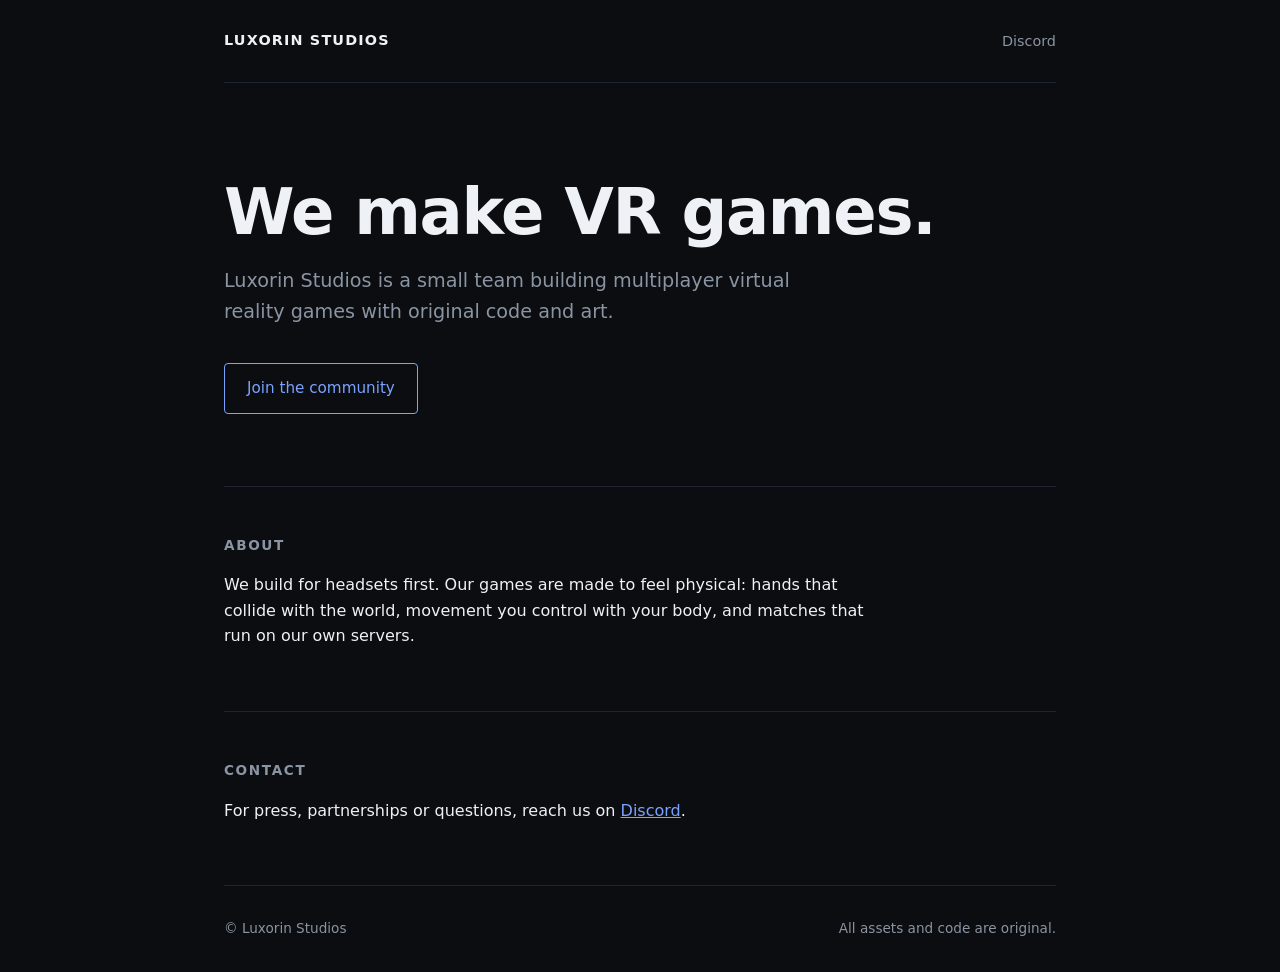
==== Luxorin/index.html @ ef19d43f "Luxorin Studios site" ====
<!doctype html>
<html lang="en">
<head>
  <meta charset="utf-8">
  <meta name="viewport" content="width=device-width, initial-scale=1">
  <title>Luxorin Studios</title>
  <meta name="description" content="Luxorin Studios makes VR games.">
  <style>
    :root { color-scheme: dark; --bg: #0b0d10; --fg: #eef1f5; --muted: #8a94a3; --line: #1f2530; --accent: #7aa2ff; }
    * { box-sizing: border-box; }
    html, body { margin: 0; background: var(--bg); color: var(--fg); font: 16px/1.6 system-ui, -apple-system, "Segoe UI", sans-serif; }
    .wrap { max-width: 880px; margin: 0 auto; padding: 0 24px; }
    header { display: flex; justify-content: space-between; align-items: center; padding: 28px 0; border-bottom: 1px solid var(--line); }
    .mark { font-weight: 700; letter-spacing: 0.08em; text-transform: uppercase; font-size: 0.9rem; }
    nav a { color: var(--muted); text-decoration: none; margin-left: 20px; font-size: 0.9rem; }
    nav a:hover { color: var(--fg); }
    .hero { padding: 96px 0 72px; }
    h1 { font-size: clamp(2.4rem, 6vw, 4rem); line-height: 1.05; margin: 0 0 20px; font-weight: 700; letter-spacing: -0.02em; }
    .lede { font-size: 1.2rem; color: var(--muted); max-width: 620px; margin: 0 0 36px; }
    .btn { display: inline-block; padding: 12px 22px; border: 1px solid var(--accent); color: var(--accent); text-decoration: none; border-radius: 4px; font-size: 0.95rem; }
    .btn:hover { background: var(--accent); color: var(--bg); }
    section { padding: 48px 0; border-top: 1px solid var(--line); }
    h2 { font-size: 0.85rem; text-transform: uppercase; letter-spacing: 0.12em; color: var(--muted); margin: 0 0 16px; font-weight: 600; }
    p { margin: 0 0 14px; max-width: 640px; }
    a.inline { color: var(--accent); }
    footer { padding: 32px 0; border-top: 1px solid var(--line); color: var(--muted); font-size: 0.85rem; display: flex; justify-content: space-between; flex-wrap: wrap; gap: 12px; }
    @media (max-width: 520px) { header { flex-direction: column; align-items: flex-start; gap: 12px; } nav a { margin: 0 16px 0 0; } .hero { padding: 64px 0 48px; } }
  </style>
</head>
<body>
  <div class="wrap">
    <header>
      <div class="mark">Luxorin Studios</div>
      <nav><a href="https://discord.gg/TkAbNAPYCF">Discord</a></nav>
    </header>

    <div class="hero">
      <h1>We make VR games.</h1>
      <p class="lede">Luxorin Studios is a small team building multiplayer virtual reality games with original code and art.</p>
      <a class="btn" href="https://discord.gg/TkAbNAPYCF">Join the community</a>
    </div>

    <section>
      <h2>About</h2>
      <p>We build for headsets first. Our games are made to feel physical: hands that collide with the world, movement you control with your body, and matches that run on our own servers.</p>
    </section>

    <section>
      <h2>Contact</h2>
      <p>For press, partnerships or questions, reach us on <a class="inline" href="https://discord.gg/TkAbNAPYCF">Discord</a>.</p>
    </section>

    <footer>
      <span>&copy; Luxorin Studios</span>
      <span>All assets and code are original.</span>
    </footer>
  </div>
</body>
</html>
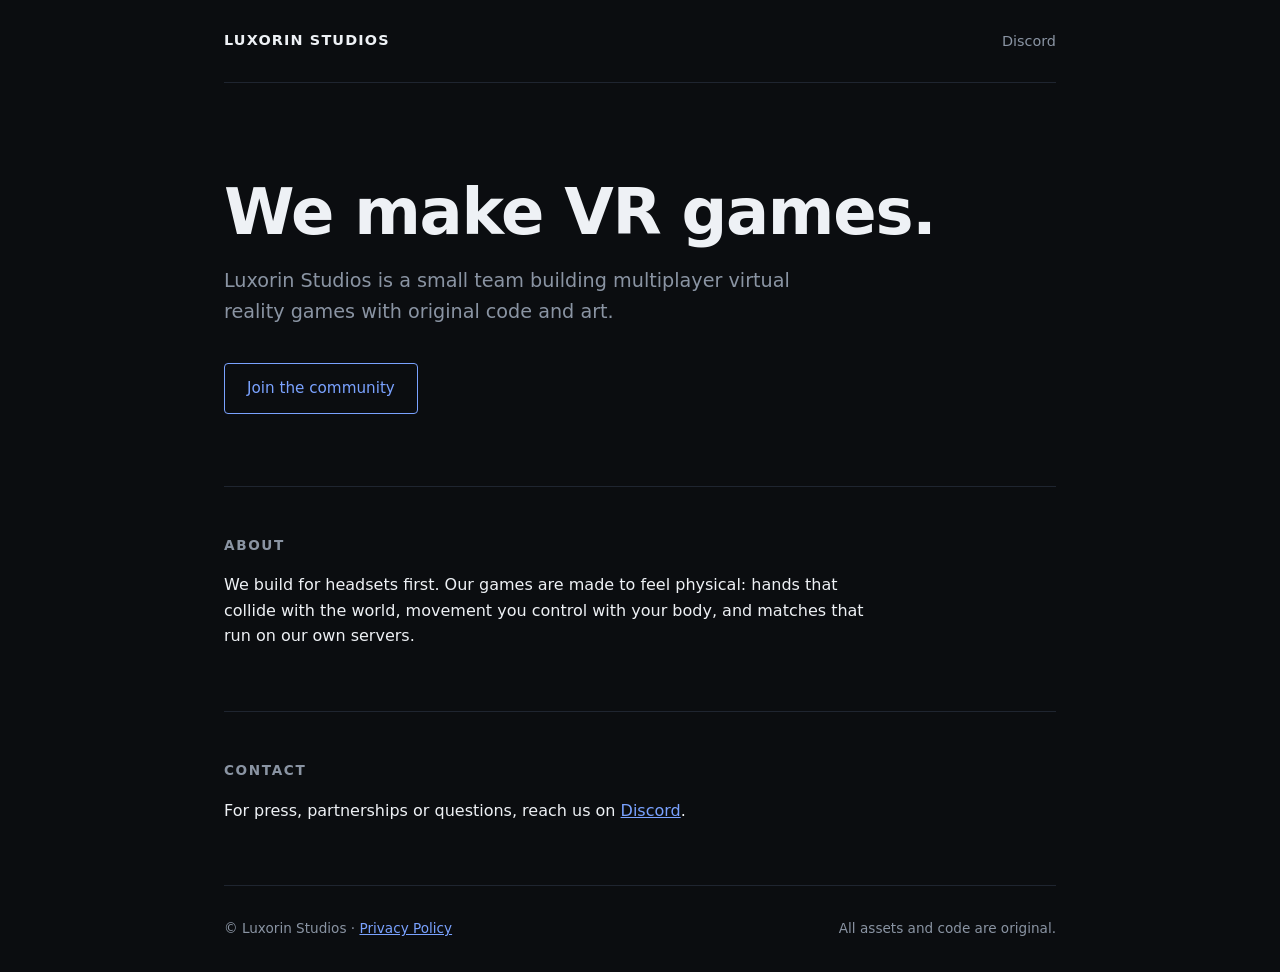
==== commit 65f88db9: "Add privacy policy page and link it from the Luxorin page" ====
--- a/Luxorin/index.html
+++ b/Luxorin/index.html
@@ -51,7 +51,7 @@
     </section>
 
     <footer>
-      <span>&copy; Luxorin Studios</span>
+      <span>&copy; Luxorin Studios &middot; <a class="inline" href="privacy/">Privacy Policy</a></span>
       <span>All assets and code are original.</span>
     </footer>
   </div>
